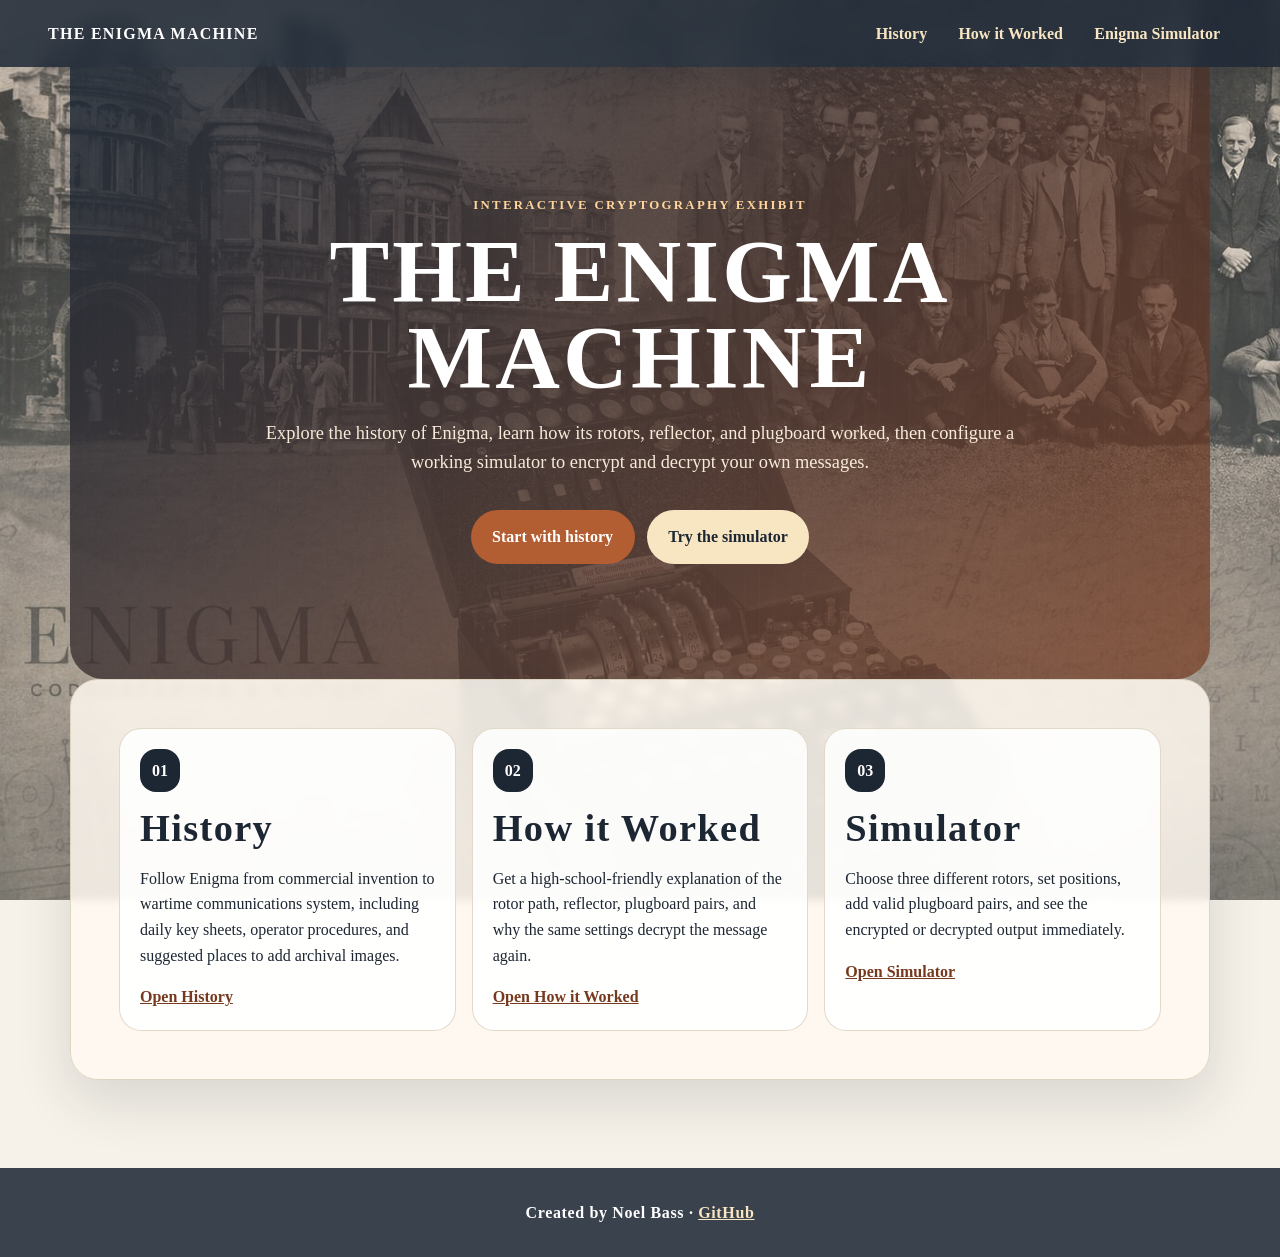
==== index.html @ 77b7afdc "Genesis commit" ====
<!DOCTYPE html>
<html lang="en">

<head>
  <meta charset="UTF-8" />
  <meta name="viewport" content="width=device-width, initial-scale=1.0" />
  <title>The Enigma Machine</title>
  <link rel="stylesheet" href="styles.css" />
</head>

<body>
  <header class="site-header">
    <a class="logo" href="index.html">The Enigma Machine</a>
    <nav class="nav" aria-label="Main navigation">
      <a href="history.html">History</a>
      <a href="how-it-worked.html">How it Worked</a>
      <a href="simulator.html">Enigma Simulator</a>
    </nav>
  </header>

  <main>
    <section class="hero hero--home">
      <div class="hero__content">
        <p class="eyebrow">Interactive cryptography exhibit</p>
        <h1>The Enigma Machine</h1>
        <p>
          Explore the history of Enigma, learn how its rotors, reflector, and plugboard worked,
          then configure a working simulator to encrypt and decrypt your own messages.
        </p>
        <div class="hero-actions">
          <a class="button" href="history.html">Start with history</a>
          <a class="button button--light" href="simulator.html">Try the simulator</a>
        </div>
      </div>
    </section>

    <section class="panel overview-grid" aria-label="Site sections">
      <article class="overview-card">
        <span class="step">01</span>
        <h2>History</h2>
        <p>
          Follow Enigma from commercial invention to wartime communications system, including
          daily key sheets, operator procedures, and suggested places to add archival images.
        </p>
        <a href="history.html">Open History</a>
      </article>
      <article class="overview-card">
        <span class="step">02</span>
        <h2>How it Worked</h2>
        <p>
          Get a high-school-friendly explanation of the rotor path, reflector, plugboard pairs,
          and why the same settings decrypt the message again.
        </p>
        <a href="how-it-worked.html">Open How it Worked</a>
      </article>
      <article class="overview-card">
        <span class="step">03</span>
        <h2>Simulator</h2>
        <p>
          Choose three different rotors, set positions, add valid plugboard pairs, and see the
          encrypted or decrypted output immediately.
        </p>
        <a href="simulator.html">Open Simulator</a>
      </article>
    </section>
  </main>

  <footer>
    <p>Created by Noel Bass · <a href="https://github.com/noeljbass" target="_blank"
        rel="noopener noreferrer">GitHub</a></p>
  </footer>
</body>

</html>
---- styles.css ----
:root {
  --bg: #f6f2e9;
  --ink: #1d2633;
  --muted: #657080;
  --brand: #b25d32;
  --brand-dark: #77391e;
  --panel: #fffaf1;
  --dark: #1f2a37;
  --dark-card: #2f3b4a;
  --border: #ded4c2;
  --warning: #9b341f;
  --shadow: 0 20px 55px rgba(29, 38, 51, 0.14);
}

* {
  box-sizing: border-box;
}

html {
  scroll-behavior: smooth;
}

body {
  margin: 0;
  font-family: Georgia, "Times New Roman", Times, serif;
  color: var(--ink);
  background:
    linear-gradient(rgba(246, 242, 233, 0.2), rgba(246, 242, 233, 0.45)),
    url("images/background.jpg") center / cover fixed,
    var(--bg);
  line-height: 1.6;
}

.site-header {
  position: sticky;
  top: 0;
  z-index: 10;
  display: flex;
  justify-content: space-between;
  align-items: center;
  gap: 1rem;
  padding: 0.85rem clamp(1rem, 4vw, 3rem);
  background: rgba(31, 42, 55, 0.88);
  backdrop-filter: blur(8px);
  color: white;
  box-shadow: 0 10px 30px rgba(29, 38, 51, 0.2);
}

.logo {
  color: white;
  font-family: "Times New Roman", Georgia, serif;
  font-weight: 900;
  text-decoration: none;
  letter-spacing: 0.08em;
  text-transform: uppercase;
}

.nav {
  display: flex;
  flex-wrap: wrap;
  gap: 0.45rem;
  justify-content: flex-end;
}

.nav a {
  color: #f8e6c2;
  text-decoration: none;
  border-radius: 999px;
  padding: 0.45rem 0.75rem;
  font-weight: 800;
}

.nav a:hover,
.nav a[aria-current="page"] {
  background: var(--brand);
  color: white;
}

.hero {
  display: grid;
  place-items: center;
  padding: 5rem 1.25rem;
  background: linear-gradient(135deg, rgba(31, 42, 55, 0.84), rgba(119, 57, 30, 0.68)),
    repeating-linear-gradient(90deg, transparent 0 14px, rgba(255, 255, 255, 0.06) 14px 15px);
  color: white;
  border-radius: 0 0 34px 34px;
}

.hero--home {
  min-height: 68vh;
}

.hero__content {
  max-width: 850px;
  text-align: center;
}

h1,
h2,
h3 {
  font-family: "Times New Roman", Georgia, serif;
  letter-spacing: 0.035em;
}

h1 {
  font-size: clamp(2.8rem, 7vw, 6rem);
  line-height: 0.95;
  margin: 0 0 1.25rem;
  text-transform: uppercase;
}

h2 {
  font-size: clamp(1.45rem, 3vw, 2.45rem);
  line-height: 1.08;
  margin: 0 0 0.8rem;
}

h3 {
  margin-top: 0;
}

.eyebrow {
  color: var(--brand);
  font-weight: 900;
  letter-spacing: 0.18em;
  text-transform: uppercase;
  font-size: 0.8rem;
}

.hero .eyebrow {
  color: #ffd59c;
}

.hero p:not(.eyebrow),
.page-title p {
  max-width: 780px;
  margin: 0 auto 2rem;
  font-size: 1.15rem;
  color: #f7ead8;
}

.hero-actions {
  display: flex;
  flex-wrap: wrap;
  gap: 0.75rem;
  justify-content: center;
}

.button {
  border: 0;
  border-radius: 999px;
  background: var(--brand);
  color: white;
  display: inline-flex;
  align-items: center;
  justify-content: center;
  padding: 0.9rem 1.35rem;
  font-weight: 900;
  text-decoration: none;
  cursor: pointer;
  transition: transform 0.2s ease, background 0.2s ease;
}

.button:hover {
  background: var(--brand-dark);
  transform: translateY(-2px);
}

.button--secondary {
  background: #e7dcc9;
  color: var(--ink);
}

.button--secondary:hover {
  background: #d5c5ad;
}

.button--light {
  background: #f8e6c2;
  color: var(--ink);
}

.button--light:hover {
  background: white;
}

main {
  max-width: 1180px;
  margin: 0 auto;
  padding: 0 1.25rem 4rem;
}

.page-shell {
  padding-top: 2rem;
}

.page-title {
  margin: 0 0 1.5rem;
  padding: clamp(2rem, 5vw, 4rem);
  border-radius: 28px;
  color: white;
  text-align: center;
  background: linear-gradient(135deg, rgba(31, 42, 55, 0.84), rgba(119, 57, 30, 0.68));
  box-shadow: var(--shadow);
}

.page-title p:not(.eyebrow) {
  color: #f7ead8;
  margin-bottom: 0;
}

.panel {
  background: rgba(255, 250, 241, 0.84);
  backdrop-filter: blur(4px);
  border: 1px solid var(--border);
  border-radius: 28px;
  padding: clamp(1.4rem, 4vw, 3rem);
  margin-bottom: 1.5rem;
  box-shadow: var(--shadow);
}

.panel--dark {
  background: rgba(31, 42, 55, 0.9);
  color: white;
  border-color: #3f4c5e;
  backdrop-filter: blur(4px);
}

.panel--dark .eyebrow {
  color: #f3b36d;
}

.step {
  display: inline-flex;
  background: var(--ink);
  color: white;
  border-radius: 16px;
  padding: 0.55rem 0.75rem;
  font-weight: 900;
  margin-bottom: 1rem;
}

.panel--dark .step {
  background: #f3b36d;
  color: var(--ink);
}

.overview-grid,
.lesson-grid {
  display: grid;
  grid-template-columns: repeat(3, 1fr);
  gap: 1rem;
}

.overview-card,
.lesson-card,
.timeline article {
  background: rgba(255, 255, 255, 0.86);
  border: 1px solid rgba(222, 212, 194, 0.86);
  border-radius: 22px;
  padding: 1.25rem;
}

.overview-card a {
  color: var(--brand-dark);
  font-weight: 900;
}

.lesson-grid {
  grid-template-columns: repeat(2, 1fr);
}

.try-this {
  background: #f1e4cf;
  border-left: 5px solid var(--brand);
  border-radius: 12px;
  padding: 0.9rem;
  font-weight: 700;
}

.timeline {
  display: grid;
  gap: 1rem;
}

.image-note {
  border: 2px dashed #c9ad87;
  background: rgba(255, 246, 232, 0.88);
  color: #6d4b26;
  border-radius: 16px;
  padding: 1rem;
  font-weight: 800;
}

.key-sheet {
  background: #f1e4cf;
  border-radius: 18px;
  padding: 1rem;
  margin: 1rem 0;
}

.key-sheet dl {
  display: grid;
  grid-template-columns: repeat(4, 1fr);
  gap: 0.75rem;
  margin: 0;
}

.key-sheet div {
  background: rgba(255, 255, 255, 0.82);
  border-radius: 12px;
  padding: 0.75rem;
}

.key-sheet dt {
  font-weight: 900;
  color: var(--brand-dark);
}

.key-sheet dd {
  margin: 0;
}

.signal-path {
  text-align: center;
}

.path-line {
  background: var(--dark-card);
  border-radius: 16px;
  padding: 1rem;
  font-weight: 900;
  overflow-wrap: anywhere;
}

.guide {
  background: #f1e4cf;
  border-left: 6px solid var(--brand);
  padding: 1.2rem;
  border-radius: 18px;
  margin-bottom: 1.5rem;
}

.simulator-card {
  display: grid;
  grid-template-columns: minmax(0, 1.6fr) minmax(280px, 0.9fr);
  gap: 1.25rem;
}

.controls,
.output-panel {
  background: rgba(255, 255, 255, 0.86);
  border: 1px solid rgba(222, 212, 194, 0.86);
  border-radius: 22px;
  padding: 1.25rem;
  backdrop-filter: blur(4px);
}

fieldset {
  border: 1px solid var(--border);
  border-radius: 18px;
  margin: 0 0 1rem;
  padding: 1rem;
}

legend {
  font-weight: 900;
  padding: 0 0.35rem;
}

.rotor-grid {
  display: grid;
  grid-template-columns: repeat(4, minmax(120px, 1fr));
  gap: 0.8rem;
}

label {
  display: grid;
  gap: 0.35rem;
  font-weight: 800;
  color: #344051;
}

select,
input,
textarea {
  width: 100%;
  border: 1px solid #c8bdab;
  border-radius: 12px;
  padding: 0.75rem;
  font: inherit;
  background: #fffdf9;
}

textarea {
  resize: vertical;
}

.hint {
  color: var(--muted);
  font-size: 0.92rem;
  margin-bottom: 0;
}

.actions {
  display: flex;
  flex-wrap: wrap;
  gap: 0.75rem;
}

.error,
.field-warning {
  color: var(--warning);
  font-weight: 900;
  min-height: 1.5rem;
  margin-bottom: 0;
}

.output-panel output {
  display: block;
  min-height: 12rem;
  overflow-wrap: anywhere;
  background: #1f2a37;
  color: #f8e6c2;
  border-radius: 18px;
  padding: 1rem;
  font-family: "SFMono-Regular", Consolas, monospace;
  letter-spacing: 0.08em;
}

.machine-state {
  margin-top: 1rem;
  padding: 1rem;
  border-radius: 16px;
  background: #f6f2e9;
}

.machine-state p {
  margin: 0;
  font-size: 1.7rem;
  font-weight: 900;
  letter-spacing: 0.35em;
}

.settings-reminder {
  font-size: 1rem !important;
  letter-spacing: normal !important;
  font-weight: 700 !important;
}

footer {
  text-align: center;
  color: white;
  padding: 2rem 1rem;
  background: rgba(31, 42, 55, 0.88);
  backdrop-filter: blur(8px);
}

footer p {
  margin: 0;
  font-weight: 800;
  letter-spacing: 0.04em;
}

footer a {
  color: #f8e6c2;
  font-weight: 900;
}

code {
  background: rgba(31, 42, 55, 0.1);
  padding: 0.1rem 0.35rem;
  border-radius: 6px;
}

@media (max-width: 900px) {
  .site-header {
    align-items: flex-start;
    flex-direction: column;
  }

  .overview-grid,
  .lesson-grid,
  .simulator-card {
    grid-template-columns: 1fr;
  }

  .rotor-grid,
  .key-sheet dl {
    grid-template-columns: 1fr;
  }
}

.history-images {
  display: grid;
  gap: 0.85rem;
  margin: 1rem 0 0;
}

.history-images--single {
  grid-template-columns: minmax(0, 1fr);
}

.history-images--pair {
  grid-template-columns: repeat(2, minmax(0, 1fr));
}

.history-images--trio {
  grid-template-columns: repeat(3, minmax(0, 1fr));
}

.history-images figure {
  margin: 0;
  overflow: hidden;
  border: 1px solid var(--border);
  border-radius: 18px;
  background: rgba(255, 246, 232, 0.88);
}

.history-images img {
  display: block;
  width: 100%;
  height: 230px;
  object-fit: cover;
}

.history-images figcaption {
  padding: 0.75rem 0.9rem;
  color: #6d4b26;
  font-size: 0.94rem;
  font-weight: 800;
}

@media (max-width: 900px) {

  .history-images--pair,
  .history-images--trio {
    grid-template-columns: 1fr;
  }
}

.history-images img {
  cursor: zoom-in;
  transition: transform 0.2s ease, filter 0.2s ease;
}

.history-images img:hover,
.history-images img:focus {
  filter: brightness(1.04);
  transform: scale(1.015);
  outline: 3px solid rgba(178, 93, 50, 0.45);
  outline-offset: -3px;
}

.body--viewer-open {
  overflow: hidden;
}

.image-viewer {
  position: fixed;
  inset: 0;
  z-index: 100;
  display: none;
  place-items: center;
  padding: clamp(1rem, 4vw, 3rem);
  background: rgba(10, 15, 23, 0.94);
  cursor: zoom-out;
}

.image-viewer--open {
  display: grid;
}

.image-viewer__image {
  max-width: min(100%, 1200px);
  max-height: 82vh;
  object-fit: contain;
  border-radius: 18px;
  box-shadow: 0 30px 90px rgba(0, 0, 0, 0.45);
}

.image-viewer__caption {
  max-width: 900px;
  margin: 1rem auto 0;
  color: #f8e6c2;
  text-align: center;
  font-weight: 800;
}

.image-viewer__close {
  position: absolute;
  top: 1rem;
  right: 1rem;
  width: 3rem;
  height: 3rem;
  border: 0;
  border-radius: 50%;
  background: #f8e6c2;
  color: var(--ink);
  cursor: pointer;
  font-size: 2rem;
  line-height: 1;
  font-weight: 900;
}

.history-story article>p {
  max-width: 78ch;
  margin: 0 0 0.85rem;
  font-size: 1.08rem;
}
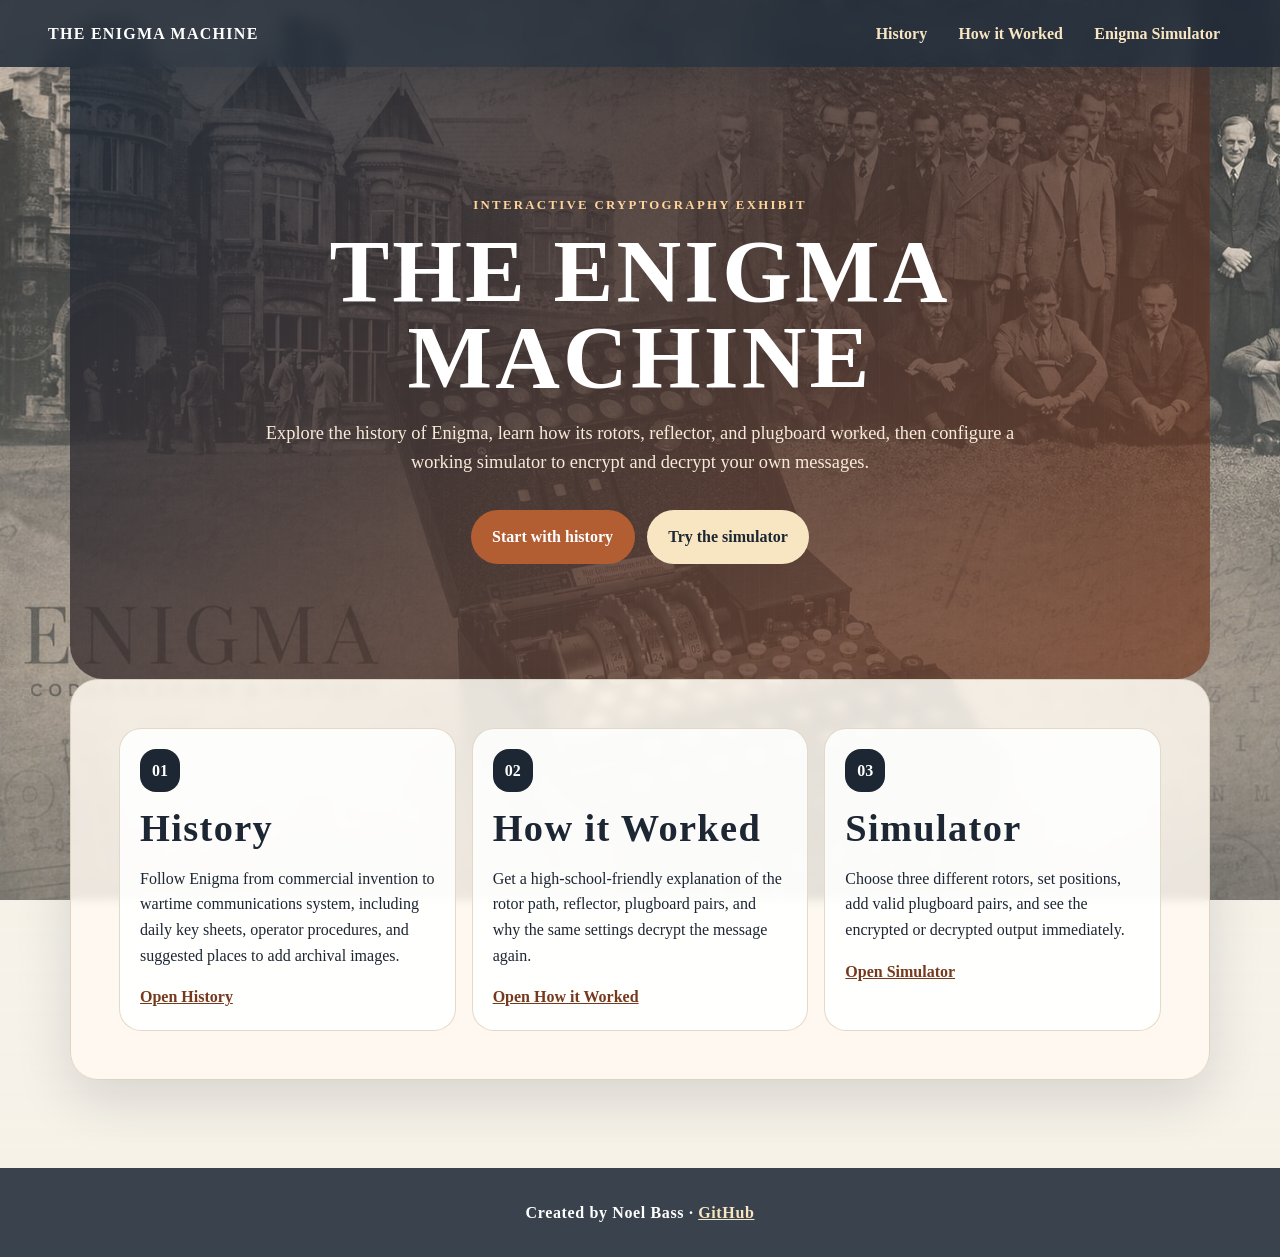
==== commit c69b4b8b: "Added mobile menu fix and how it worked js info" ====
--- a/index.html
+++ b/index.html
@@ -11,6 +11,12 @@
 <body>
   <header class="site-header">
     <a class="logo" href="index.html">The Enigma Machine</a>
+    <input class="menu-toggle" type="checkbox" id="menu-toggle" aria-label="Toggle navigation menu" />
+    <label class="menu-button" for="menu-toggle">
+      <span></span>
+      <span></span>
+      <span></span>
+    </label>
     <nav class="nav" aria-label="Main navigation">
       <a href="history.html">History</a>
       <a href="how-it-worked.html">How it Worked</a>
--- a/styles.css
+++ b/styles.css
@@ -62,6 +62,33 @@
   justify-content: flex-end;
 }
 
+.menu-toggle {
+  position: absolute;
+  opacity: 0;
+  pointer-events: none;
+}
+
+.menu-button {
+  display: none;
+  width: 2.85rem;
+  height: 2.85rem;
+  border: 2px solid rgba(248, 230, 194, 0.75);
+  border-radius: 12px;
+  align-items: center;
+  justify-content: center;
+  flex-direction: column;
+  gap: 0.35rem;
+  cursor: pointer;
+}
+
+.menu-button span {
+  display: block;
+  width: 1.35rem;
+  height: 0.16rem;
+  border-radius: 999px;
+  background: #f8e6c2;
+}
+
 .nav a {
   color: #f8e6c2;
   text-decoration: none;
@@ -473,10 +500,74 @@
   border-radius: 6px;
 }
 
+pre {
+  overflow-x: auto;
+  margin: 0;
+  border-radius: 16px;
+  background: #1f2a37;
+  color: #f8e6c2;
+  padding: 1rem;
+  box-shadow: inset 0 0 0 1px rgba(248, 230, 194, 0.12);
+}
+
+pre code {
+  display: block;
+  background: transparent;
+  padding: 0;
+  border-radius: 0;
+  color: inherit;
+  font-family: "SFMono-Regular", Consolas, monospace;
+  font-size: 0.92rem;
+  line-height: 1.55;
+}
+
+.code-walkthrough {
+  display: grid;
+  gap: 1rem;
+}
+
+.code-example {
+  display: grid;
+  gap: 0.85rem;
+}
+
 @media (max-width: 900px) {
   .site-header {
-    align-items: flex-start;
+    align-items: center;
+    flex-direction: row;
+    flex-wrap: wrap;
+  }
+
+  .logo {
+    flex: 1;
+  }
+
+  .menu-button {
+    display: inline-flex;
+  }
+
+  .nav {
+    display: none;
+    width: 100%;
     flex-direction: column;
+    align-items: stretch;
+    padding-top: 0.5rem;
+  }
+
+  .nav a {
+    border: 1px solid rgba(248, 230, 194, 0.2);
+    background: rgba(255, 255, 255, 0.06);
+    padding: 0.85rem 1rem;
+    text-align: center;
+  }
+
+  .menu-toggle:checked~.nav {
+    display: flex;
+  }
+
+  .menu-toggle:focus-visible+.menu-button {
+    outline: 3px solid #f8e6c2;
+    outline-offset: 3px;
   }
 
   .overview-grid,
